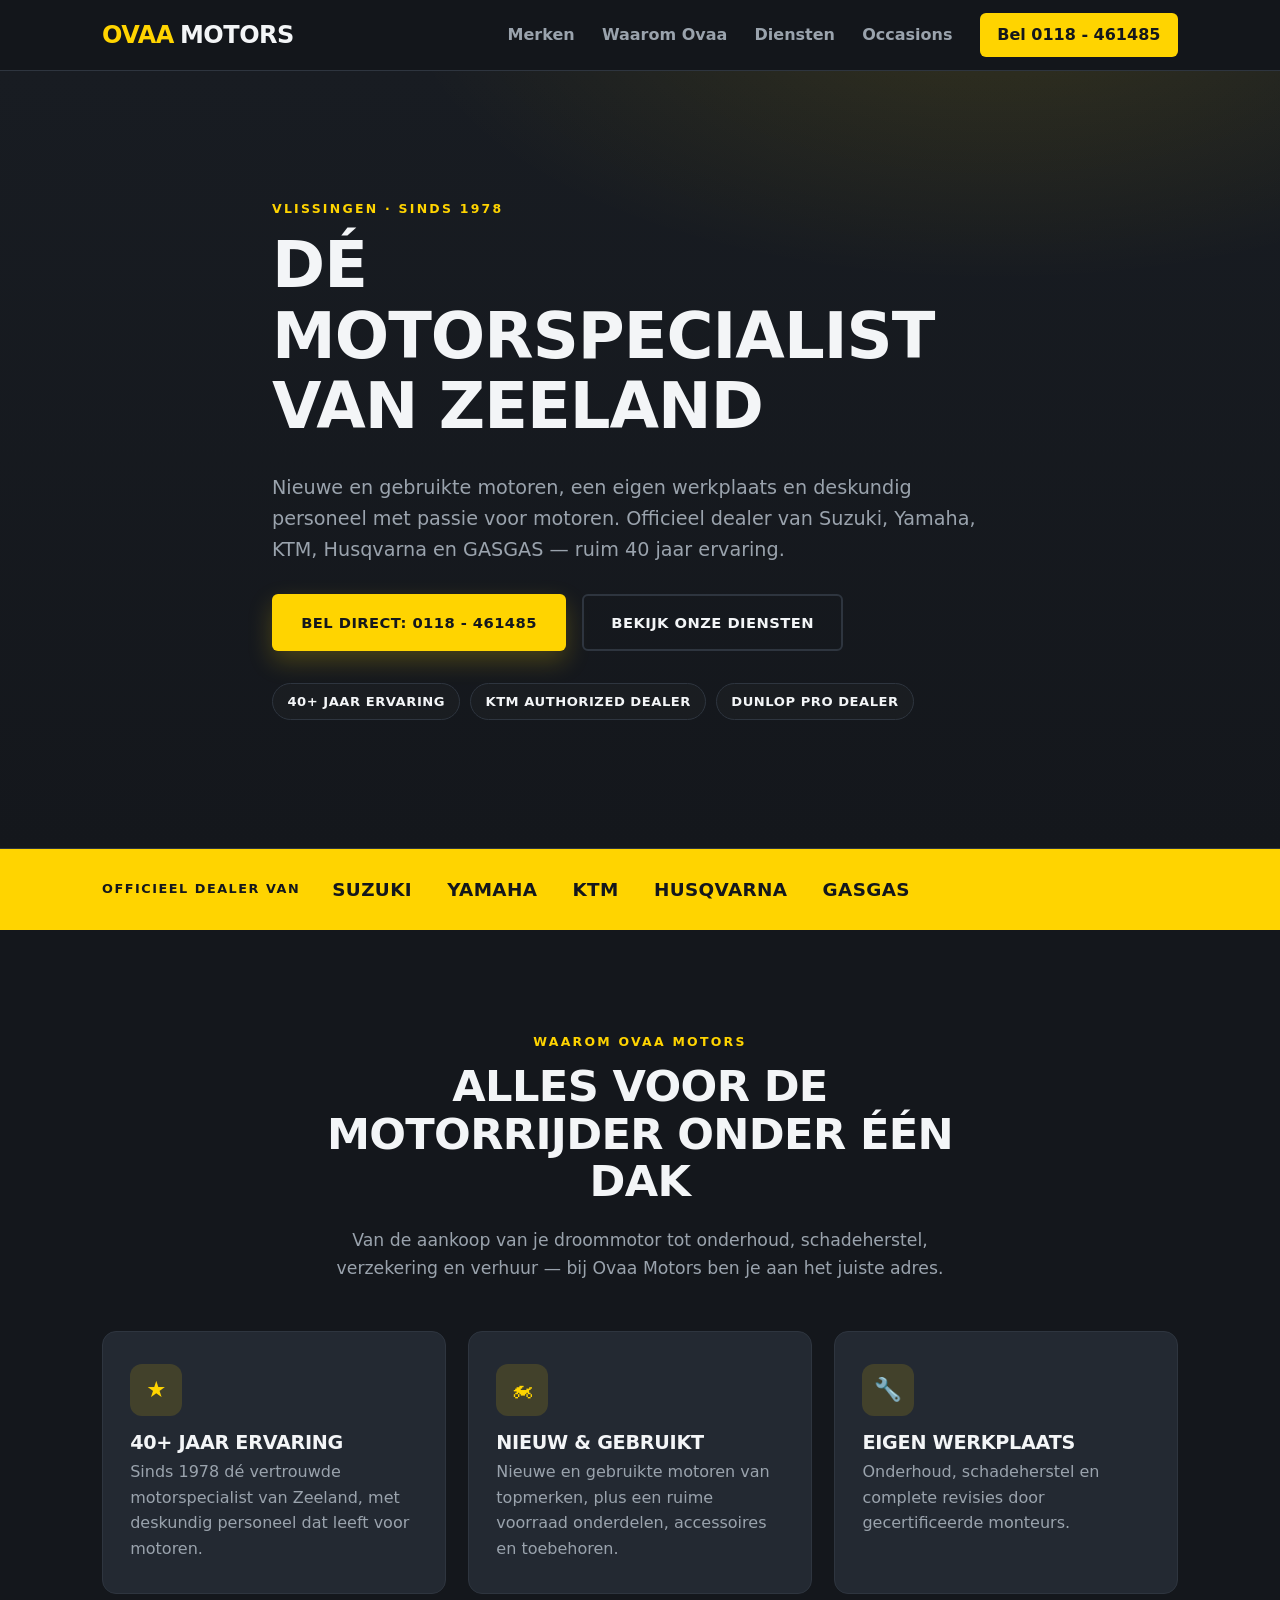
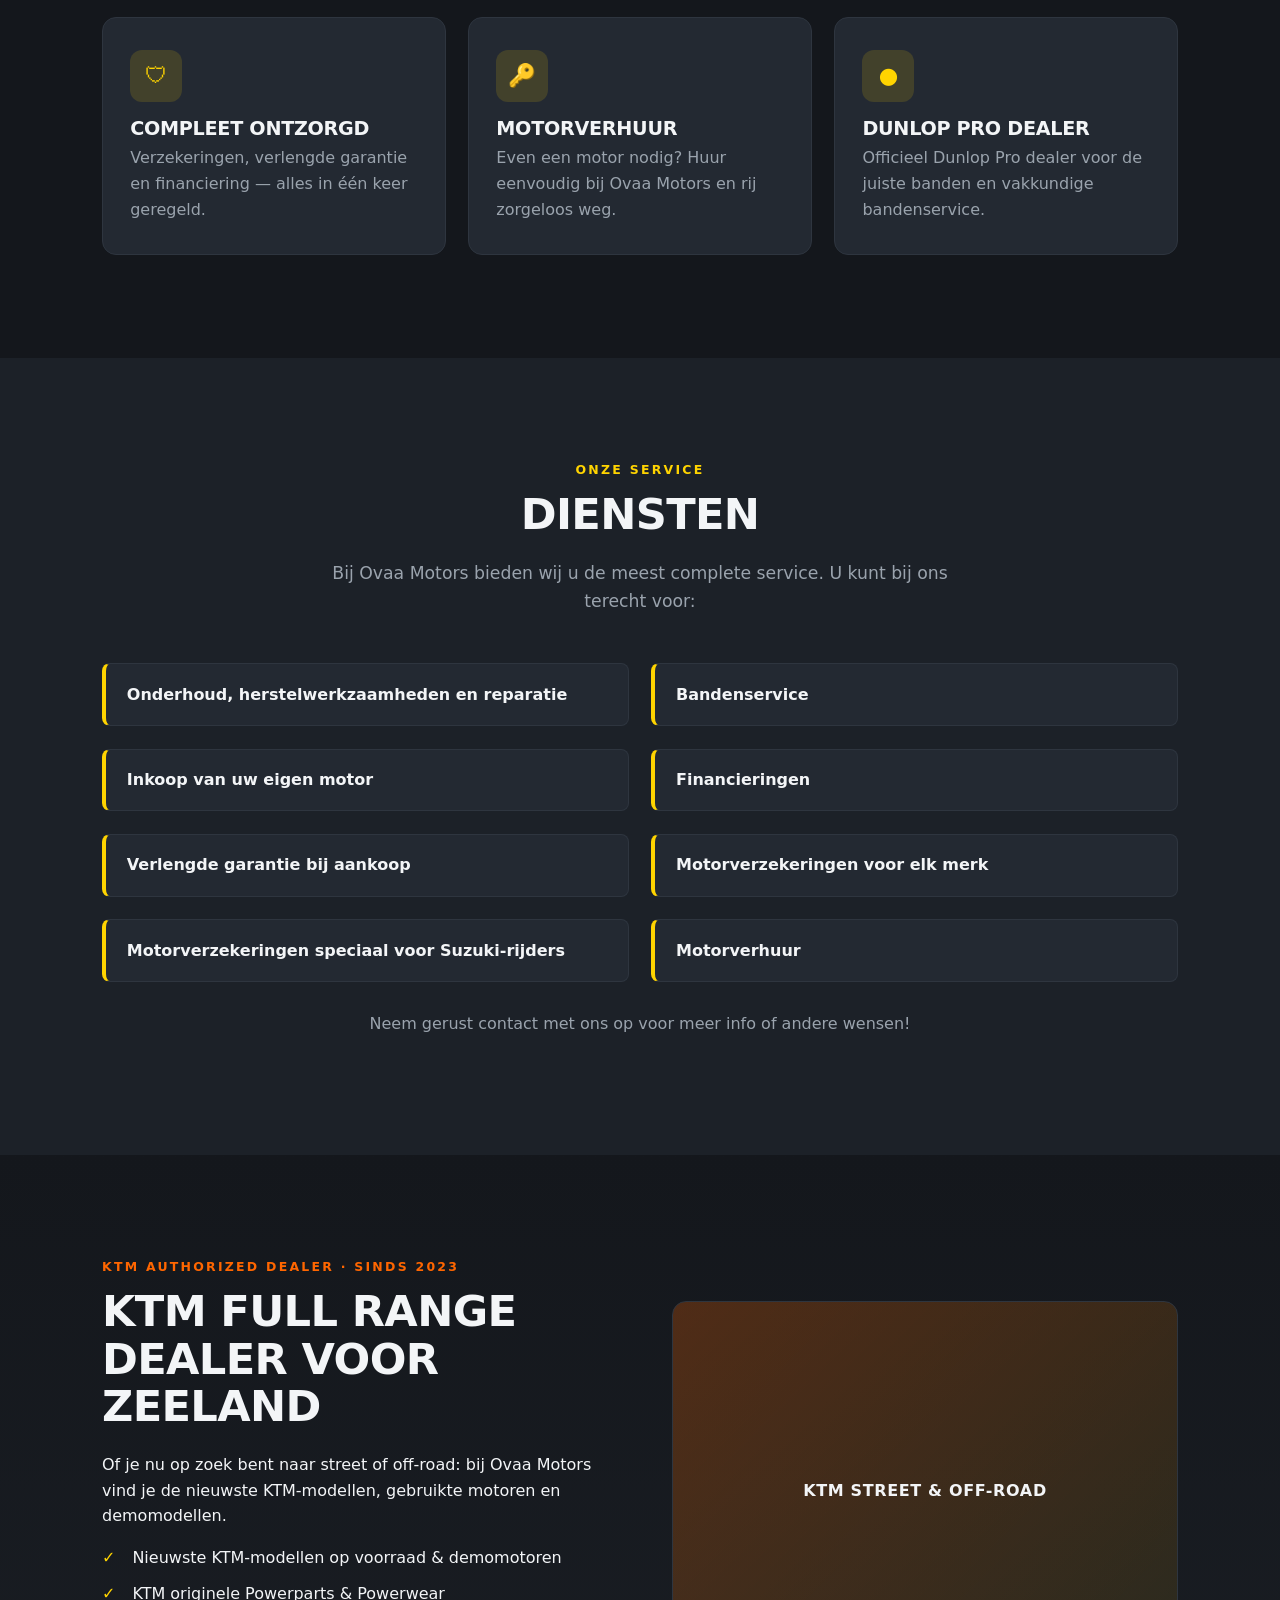
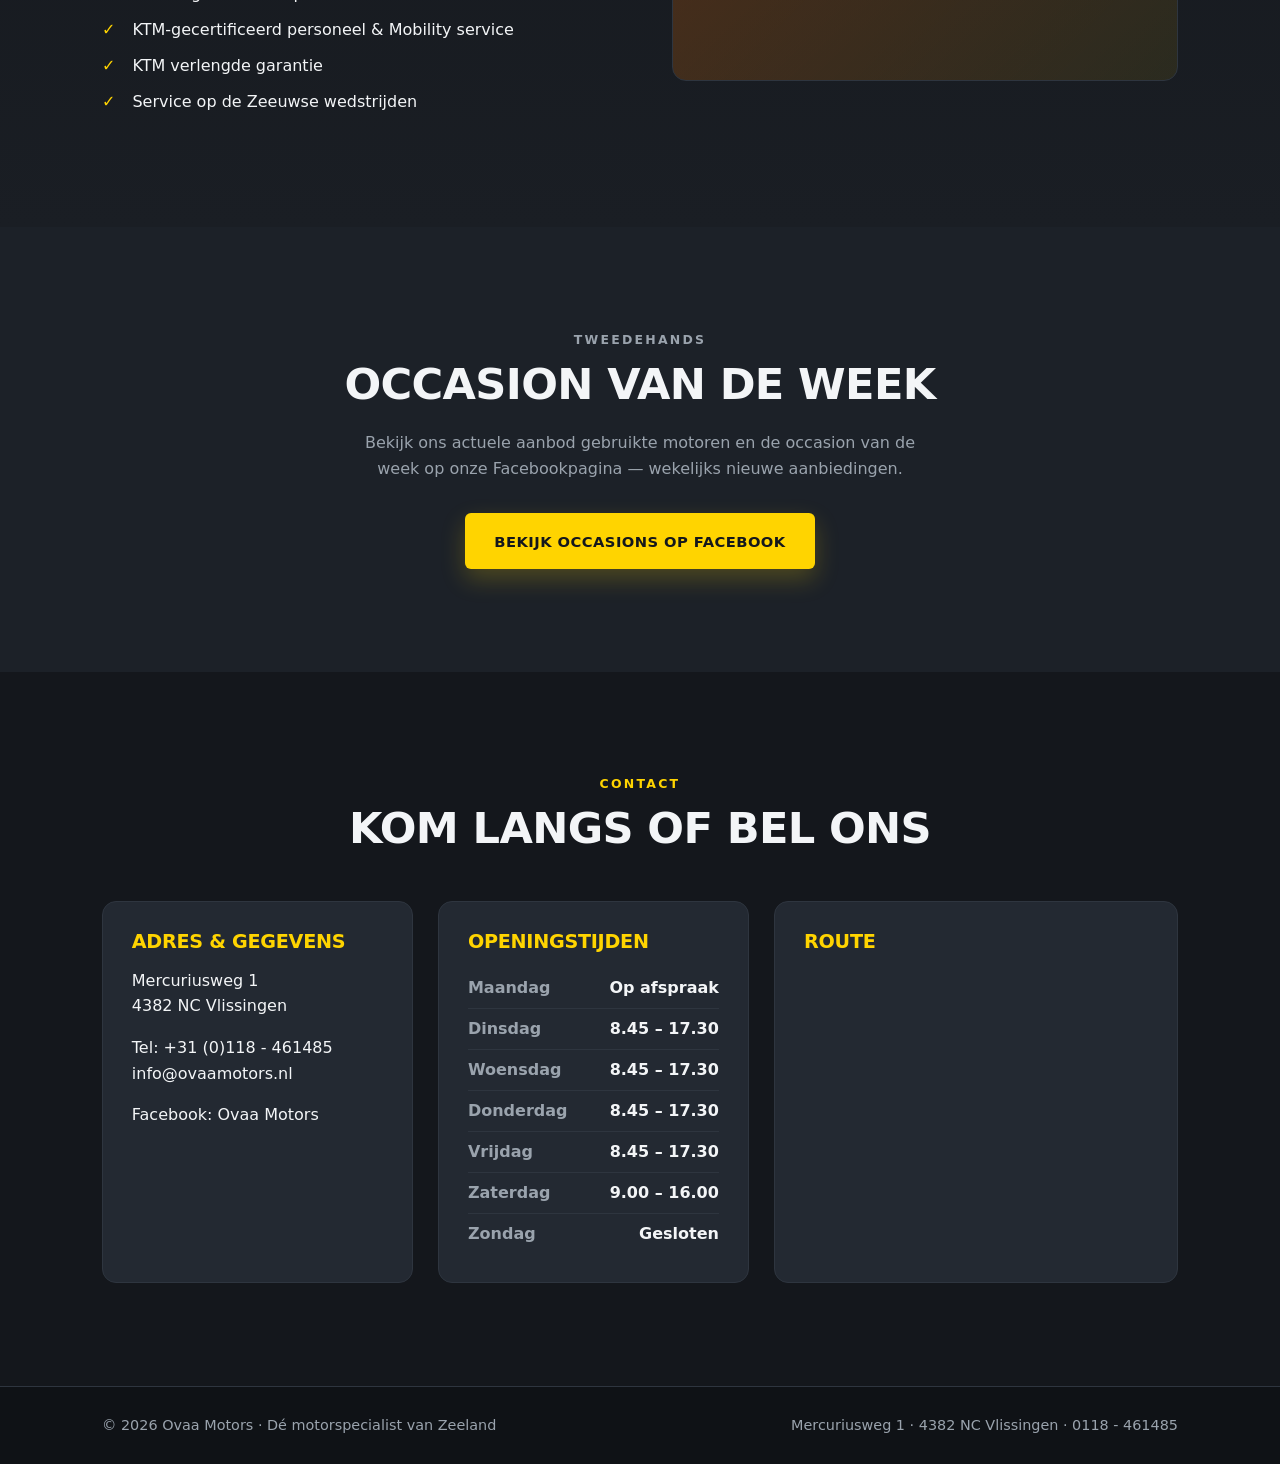
==== klanten/ovaa-motors/index.html @ bc5b5e9b "Voeg verbeterde one-pager toe voor Ovaa Motors Donker/sportief redesign met geel accent op basis van" ====
<!DOCTYPE html>
<html lang="nl">
<head>
  <meta charset="UTF-8">
  <meta name="viewport" content="width=device-width, initial-scale=1.0">
  <title>Ovaa Motors — Dé motorspecialist van Zeeland sinds 1978</title>
  <meta name="description" content="Ovaa Motors in Vlissingen: dealer van Suzuki, Yamaha, KTM, Husqvarna en GASGAS. Nieuwe en gebruikte motoren, onderhoud, verzekeringen, financiering en verhuur. Ruim 40 jaar ervaring.">
  <link rel="stylesheet" href="css/style.css">
</head>
<body>

  <!-- ===== Header / navigatie ===== -->
  <header class="site-header" id="top">
    <div class="container header-inner">
      <a href="#top" class="logo">OVAA<span>MOTORS</span></a>

      <button class="nav-toggle" aria-label="Menu openen" aria-expanded="false" aria-controls="primary-nav">
        <span></span><span></span><span></span>
      </button>

      <nav class="nav" id="primary-nav">
        <a href="#merken">Merken</a>
        <a href="#waarom">Waarom Ovaa</a>
        <a href="#diensten">Diensten</a>
        <a href="#occasions">Occasions</a>
        <a href="tel:+31118461485" class="nav-cta">Bel 0118 - 461485</a>
      </nav>
    </div>
  </header>

  <main>

    <!-- ===== Hero ===== -->
    <section class="hero">
      <div class="container hero-inner">
        <p class="eyebrow">Vlissingen · sinds 1978</p>
        <h1>Dé motorspecialist van Zeeland</h1>
        <p class="hero-sub">
          Nieuwe en gebruikte motoren, een eigen werkplaats en deskundig personeel
          met passie voor motoren. Officieel dealer van Suzuki, Yamaha, KTM,
          Husqvarna en GASGAS — ruim 40 jaar ervaring.
        </p>
        <div class="hero-actions">
          <a href="tel:+31118461485" class="btn btn-primary">Bel direct: 0118 - 461485</a>
          <a href="#diensten" class="btn btn-ghost">Bekijk onze diensten</a>
        </div>
        <ul class="hero-badges">
          <li>40+ jaar ervaring</li>
          <li>KTM Authorized Dealer</li>
          <li>Dunlop Pro dealer</li>
        </ul>
      </div>
    </section>

    <!-- ===== Merken-strip ===== -->
    <section class="brands" id="merken" aria-label="Onze merken">
      <div class="container">
        <p class="brands-label">Officieel dealer van</p>
        <ul class="brand-list">
          <li>Suzuki</li>
          <li>Yamaha</li>
          <li>KTM</li>
          <li>Husqvarna</li>
          <li>GASGAS</li>
        </ul>
      </div>
    </section>

    <!-- ===== Waarom Ovaa / USP's ===== -->
    <section class="section" id="waarom">
      <div class="container">
        <header class="section-head">
          <p class="eyebrow">Waarom Ovaa Motors</p>
          <h2>Alles voor de motorrijder onder één dak</h2>
          <p class="section-intro">
            Van de aankoop van je droommotor tot onderhoud, schadeherstel,
            verzekering en verhuur — bij Ovaa Motors ben je aan het juiste adres.
          </p>
        </header>

        <div class="grid grid-3">
          <article class="card">
            <div class="card-icon">★</div>
            <h3>40+ jaar ervaring</h3>
            <p>Sinds 1978 dé vertrouwde motorspecialist van Zeeland, met deskundig personeel dat leeft voor motoren.</p>
          </article>
          <article class="card">
            <div class="card-icon">🏍</div>
            <h3>Nieuw &amp; gebruikt</h3>
            <p>Nieuwe en gebruikte motoren van topmerken, plus een ruime voorraad onderdelen, accessoires en toebehoren.</p>
          </article>
          <article class="card">
            <div class="card-icon">🔧</div>
            <h3>Eigen werkplaats</h3>
            <p>Onderhoud, schadeherstel en complete revisies door gecertificeerde monteurs.</p>
          </article>
          <article class="card">
            <div class="card-icon">🛡</div>
            <h3>Compleet ontzorgd</h3>
            <p>Verzekeringen, verlengde garantie en financiering — alles in één keer geregeld.</p>
          </article>
          <article class="card">
            <div class="card-icon">🔑</div>
            <h3>Motorverhuur</h3>
            <p>Even een motor nodig? Huur eenvoudig bij Ovaa Motors en rij zorgeloos weg.</p>
          </article>
          <article class="card">
            <div class="card-icon">●</div>
            <h3>Dunlop Pro dealer</h3>
            <p>Officieel Dunlop Pro dealer voor de juiste banden en vakkundige bandenservice.</p>
          </article>
        </div>
      </div>
    </section>

    <!-- ===== Diensten ===== -->
    <section class="section section-alt" id="diensten">
      <div class="container">
        <header class="section-head">
          <p class="eyebrow">Onze service</p>
          <h2>Diensten</h2>
          <p class="section-intro">Bij Ovaa Motors bieden wij u de meest complete service. U kunt bij ons terecht voor:</p>
        </header>

        <div class="grid grid-2">
          <div class="service">Onderhoud, herstelwerkzaamheden en reparatie</div>
          <div class="service">Bandenservice</div>
          <div class="service">Inkoop van uw eigen motor</div>
          <div class="service">Financieringen</div>
          <div class="service">Verlengde garantie bij aankoop</div>
          <div class="service">Motorverzekeringen voor elk merk</div>
          <div class="service">Motorverzekeringen speciaal voor Suzuki-rijders</div>
          <div class="service">Motorverhuur</div>
        </div>
        <p class="service-note">Neem gerust contact met ons op voor meer info of andere wensen!</p>
      </div>
    </section>

    <!-- ===== KTM full range dealer ===== -->
    <section class="section ktm-block" id="ktm">
      <div class="container split">
        <div class="split-text">
          <p class="eyebrow ktm-eyebrow">KTM Authorized Dealer · sinds 2023</p>
          <h2>KTM full range dealer voor Zeeland</h2>
          <p>Of je nu op zoek bent naar street of off-road: bij Ovaa Motors vind je de nieuwste KTM-modellen, gebruikte motoren en demomodellen.</p>
          <ul class="check-list">
            <li>Nieuwste KTM-modellen op voorraad &amp; demomotoren</li>
            <li>KTM originele Powerparts &amp; Powerwear</li>
            <li>KTM-gecertificeerd personeel &amp; Mobility service</li>
            <li>KTM verlengde garantie</li>
            <li>Service op de Zeeuwse wedstrijden</li>
          </ul>
        </div>
        <div class="split-media" aria-hidden="true">
          <!-- Vervang door <img src="assets/ktm.jpg" alt="KTM bij Ovaa Motors"> -->
          <div class="media-placeholder">KTM street &amp; off-road</div>
        </div>
      </div>
    </section>

    <!-- ===== Occasions ===== -->
    <section class="section section-alt" id="occasions">
      <div class="container cta-inner">
        <p class="eyebrow">Tweedehands</p>
        <h2>Occasion van de week</h2>
        <p>Bekijk ons actuele aanbod gebruikte motoren en de occasion van de week op onze Facebookpagina — wekelijks nieuwe aanbiedingen.</p>
        <a href="https://www.facebook.com/ovaamotors" class="btn btn-primary" target="_blank" rel="noopener">Bekijk occasions op Facebook</a>
      </div>
    </section>

    <!-- ===== Contact ===== -->
    <section class="section section-cta" id="contact">
      <div class="container">
        <header class="section-head">
          <p class="eyebrow">Contact</p>
          <h2>Kom langs of bel ons</h2>
        </header>

        <div class="contact-grid">
          <div class="contact-col">
            <h3>Adres &amp; gegevens</h3>
            <p>
              Mercuriusweg 1<br>
              4382 NC Vlissingen
            </p>
            <p>
              <a href="tel:+31118461485">Tel: +31 (0)118 - 461485</a><br>
              <a href="mailto:info@ovaamotors.nl">info@ovaamotors.nl</a>
            </p>
            <p>
              <a href="https://www.facebook.com/ovaamotors" target="_blank" rel="noopener">Facebook: Ovaa Motors</a>
            </p>
          </div>

          <div class="contact-col">
            <h3>Openingstijden</h3>
            <!-- CONTROLEREN: alleen ma/di/zo stonden op de screenshots; wo–za is een aanname -->
            <table class="hours">
              <tr><th>Maandag</th><td>Op afspraak</td></tr>
              <tr><th>Dinsdag</th><td>8.45 – 17.30</td></tr>
              <tr><th>Woensdag</th><td>8.45 – 17.30</td></tr>
              <tr><th>Donderdag</th><td>8.45 – 17.30</td></tr>
              <tr><th>Vrijdag</th><td>8.45 – 17.30</td></tr>
              <tr><th>Zaterdag</th><td>9.00 – 16.00</td></tr>
              <tr><th>Zondag</th><td>Gesloten</td></tr>
            </table>
          </div>

          <div class="contact-col contact-map">
            <h3>Route</h3>
            <iframe
              title="Ovaa Motors op de kaart"
              src="https://www.google.com/maps?q=Mercuriusweg+1,+4382+NC+Vlissingen&output=embed"
              loading="lazy"
              referrerpolicy="no-referrer-when-downgrade"></iframe>
          </div>
        </div>
      </div>
    </section>

  </main>

  <!-- ===== Footer ===== -->
  <footer class="site-footer">
    <div class="container footer-inner">
      <span>© <span id="year"></span> Ovaa Motors · Dé motorspecialist van Zeeland</span>
      <span>Mercuriusweg 1 · 4382 NC Vlissingen · 0118 - 461485</span>
    </div>
  </footer>

  <script src="js/main.js"></script>
</body>
</html>
---- klanten/ovaa-motors/css/style.css ----
/* =========================================================
   Ovaa Motors — donker & sportief, geel accent
   Pas deze variabelen aan om de huisstijl te wijzigen.
   ========================================================= */
:root {
  --color-accent:       #ffd400;   /* geel uit het logo */
  --color-accent-dark:  #e6be00;
  --color-ink:          #f3f5f7;   /* lichte tekst op donker */
  --color-muted:        #9aa3ad;   /* secundaire tekst */
  --color-bg:           #14171c;   /* donkere basis */
  --color-bg-alt:       #1c2128;   /* afwisselende sectie */
  --color-bg-elev:      #232932;   /* kaarten / verhoogd */
  --color-border:       #2e353f;

  --font-base: "Segoe UI", system-ui, -apple-system, Roboto, Helvetica, Arial, sans-serif;
  --font-head: var(--font-base);

  --radius: 14px;
  --shadow: 0 14px 40px rgba(0, 0, 0, 0.45);
  --container: 1140px;
  --space: clamp(3.5rem, 8vw, 6.5rem);
}

/* =========================================================
   Reset / basis
   ========================================================= */
*, *::before, *::after { box-sizing: border-box; }

html { scroll-behavior: smooth; }

body {
  margin: 0;
  font-family: var(--font-base);
  color: var(--color-ink);
  background: var(--color-bg);
  line-height: 1.6;
  -webkit-font-smoothing: antialiased;
}

img { max-width: 100%; display: block; }
a { color: inherit; text-decoration: none; }

h1, h2, h3 {
  font-family: var(--font-head);
  line-height: 1.1;
  margin: 0 0 .5em;
  letter-spacing: -0.015em;
  font-weight: 800;
  text-transform: uppercase;
}
h1 { font-size: clamp(2.3rem, 6vw, 4rem); }
h2 { font-size: clamp(1.8rem, 4vw, 2.7rem); }
h3 { font-size: 1.2rem; }

p { margin: 0 0 1rem; }

.container {
  width: 100%;
  max-width: var(--container);
  margin-inline: auto;
  padding-inline: clamp(1.2rem, 4vw, 2rem);
}

.eyebrow {
  text-transform: uppercase;
  letter-spacing: .18em;
  font-size: .78rem;
  font-weight: 800;
  color: var(--color-accent);
  margin: 0 0 .7rem;
}

/* =========================================================
   Knoppen
   ========================================================= */
.btn {
  display: inline-block;
  padding: .9rem 1.7rem;
  border-radius: 6px;
  font-weight: 800;
  text-transform: uppercase;
  letter-spacing: .03em;
  font-size: .92rem;
  transition: transform .15s ease, background .15s ease, box-shadow .15s ease, color .15s ease;
  border: 2px solid transparent;
}
.btn:hover { transform: translateY(-2px); }

.btn-primary {
  background: var(--color-accent);
  color: #14171c;
  box-shadow: 0 10px 24px rgba(255, 212, 0, 0.22);
}
.btn-primary:hover { background: var(--color-accent-dark); }

.btn-ghost {
  border-color: var(--color-border);
  color: var(--color-ink);
}
.btn-ghost:hover { border-color: var(--color-accent); color: var(--color-accent); }

/* =========================================================
   Header / navigatie
   ========================================================= */
.site-header {
  position: sticky;
  top: 0;
  z-index: 50;
  background: rgba(20, 23, 28, 0.92);
  backdrop-filter: blur(8px);
  border-bottom: 1px solid var(--color-border);
}
.header-inner {
  display: flex;
  align-items: center;
  justify-content: space-between;
  min-height: 70px;
}
.logo {
  font-weight: 900;
  font-size: 1.5rem;
  letter-spacing: -0.02em;
  color: var(--color-accent);
}
.logo span { color: var(--color-ink); margin-left: .25em; }

.nav { display: flex; align-items: center; gap: 1.7rem; }
.nav a { font-weight: 600; color: var(--color-muted); transition: color .15s; }
.nav a:hover { color: var(--color-ink); }
.nav .nav-cta {
  background: var(--color-accent);
  color: #14171c;
  padding: .55rem 1.1rem;
  border-radius: 6px;
  font-weight: 800;
}
.nav .nav-cta:hover { background: var(--color-accent-dark); color: #14171c; }

.nav-toggle {
  display: none;
  flex-direction: column;
  gap: 5px;
  background: none; border: 0; cursor: pointer; padding: 8px;
}
.nav-toggle span {
  width: 26px; height: 2px;
  background: var(--color-ink);
  transition: transform .25s, opacity .25s;
}

/* =========================================================
   Hero
   ========================================================= */
.hero {
  position: relative;
  background:
    radial-gradient(1000px 480px at 78% -10%, rgba(255, 212, 0, 0.12), transparent 60%),
    linear-gradient(180deg, #181c22, var(--color-bg));
  padding-block: clamp(4rem, 10vw, 8rem);
  border-bottom: 1px solid var(--color-border);
}
.hero-inner { max-width: 800px; }
.hero-sub { font-size: 1.2rem; color: var(--color-muted); max-width: 60ch; }
.hero-actions { display: flex; flex-wrap: wrap; gap: 1rem; margin-top: 1.8rem; }
.hero-badges {
  display: flex; flex-wrap: wrap; gap: .6rem;
  list-style: none; padding: 0; margin: 2rem 0 0;
}
.hero-badges li {
  font-size: .82rem;
  font-weight: 700;
  text-transform: uppercase;
  letter-spacing: .04em;
  padding: .45rem .9rem;
  border: 1px solid var(--color-border);
  border-radius: 999px;
  color: var(--color-ink);
  background: rgba(255,255,255,.02);
}

/* =========================================================
   Merken-strip
   ========================================================= */
.brands {
  background: var(--color-accent);
  color: #14171c;
  padding-block: 1.6rem;
}
.brands .container { display: flex; flex-wrap: wrap; align-items: center; gap: .8rem 2rem; }
.brands-label {
  margin: 0;
  font-weight: 800;
  text-transform: uppercase;
  letter-spacing: .12em;
  font-size: .8rem;
}
.brand-list {
  display: flex; flex-wrap: wrap; gap: 1.2rem 2.2rem;
  list-style: none; margin: 0; padding: 0;
}
.brand-list li {
  font-weight: 900;
  font-size: 1.15rem;
  text-transform: uppercase;
  letter-spacing: .02em;
}

/* =========================================================
   Secties
   ========================================================= */
.section { padding-block: var(--space); }
.section-alt { background: var(--color-bg-alt); }

.section-head { max-width: 680px; margin: 0 auto 3rem; text-align: center; }
.section-intro { color: var(--color-muted); font-size: 1.08rem; }

/* =========================================================
   Grids & kaarten
   ========================================================= */
.grid { display: grid; gap: 1.4rem; }
.grid-3 { grid-template-columns: repeat(3, 1fr); }
.grid-2 { grid-template-columns: repeat(2, 1fr); }

.card {
  background: var(--color-bg-elev);
  border: 1px solid var(--color-border);
  border-radius: var(--radius);
  padding: 2rem 1.7rem;
  transition: transform .18s ease, border-color .18s ease, box-shadow .18s ease;
}
.card:hover {
  transform: translateY(-4px);
  border-color: var(--color-accent);
  box-shadow: var(--shadow);
}
.card-icon {
  display: inline-grid;
  place-items: center;
  width: 52px; height: 52px;
  border-radius: 12px;
  background: rgba(255, 212, 0, 0.14);
  color: var(--color-accent);
  font-size: 1.4rem;
  margin-bottom: 1rem;
}
.card h3 { margin-bottom: .4rem; }
.card p { color: var(--color-muted); margin: 0; }

/* Diensten als strakke lijst-tegels */
.service {
  background: var(--color-bg-elev);
  border: 1px solid var(--color-border);
  border-left: 4px solid var(--color-accent);
  border-radius: 8px;
  padding: 1.1rem 1.3rem;
  font-weight: 600;
}
.service-note { text-align: center; color: var(--color-muted); margin-top: 1.8rem; }

/* =========================================================
   Split (KTM-blok)
   ========================================================= */
.split {
  display: grid;
  grid-template-columns: 1fr 1fr;
  gap: clamp(2rem, 5vw, 4rem);
  align-items: center;
}
.ktm-block { background: linear-gradient(180deg, var(--color-bg), #1a1e24); }
.ktm-eyebrow { color: #ff6600; }
.media-placeholder {
  aspect-ratio: 4 / 3;
  border-radius: var(--radius);
  background: linear-gradient(135deg, rgba(255,102,0,.25), rgba(255,212,0,.08));
  display: grid; place-items: center;
  color: var(--color-ink);
  font-weight: 800;
  text-transform: uppercase;
  letter-spacing: .04em;
  border: 1px solid var(--color-border);
}
.check-list { list-style: none; padding: 0; margin: 1rem 0 0; }
.check-list li { position: relative; padding-left: 1.9rem; margin-bottom: .65rem; color: var(--color-ink); }
.check-list li::before {
  content: "✓";
  position: absolute; left: 0;
  color: var(--color-accent);
  font-weight: 900;
}

/* =========================================================
   Occasions CTA
   ========================================================= */
.cta-inner { max-width: 660px; margin-inline: auto; text-align: center; }
.cta-inner p { color: var(--color-muted); }
.cta-inner .btn { margin-top: 1rem; }

/* =========================================================
   Contact
   ========================================================= */
.contact-grid {
  display: grid;
  grid-template-columns: 1fr 1fr 1.3fr;
  gap: 1.6rem;
}
.contact-col {
  background: var(--color-bg-elev);
  border: 1px solid var(--color-border);
  border-radius: var(--radius);
  padding: 1.8rem;
}
.contact-col h3 { color: var(--color-accent); margin-bottom: 1rem; }
.contact-col a { color: var(--color-ink); border-bottom: 1px solid transparent; transition: border-color .15s; }
.contact-col a:hover { border-color: var(--color-accent); }

.hours { width: 100%; border-collapse: collapse; }
.hours th, .hours td { text-align: left; padding: .45rem 0; border-bottom: 1px solid var(--color-border); }
.hours th { font-weight: 600; color: var(--color-muted); }
.hours td { text-align: right; font-weight: 700; }
.hours tr:last-child th, .hours tr:last-child td { border-bottom: 0; }

.contact-map iframe {
  width: 100%;
  height: 100%;
  min-height: 240px;
  border: 0;
  border-radius: 10px;
  filter: grayscale(0.2) contrast(1.05);
}

/* =========================================================
   Footer
   ========================================================= */
.site-footer {
  border-top: 1px solid var(--color-border);
  padding-block: 1.7rem;
  font-size: .9rem;
  color: var(--color-muted);
  background: #0f1216;
}
.footer-inner { display: flex; flex-wrap: wrap; gap: .5rem 1.5rem; justify-content: space-between; }

/* =========================================================
   Responsive
   ========================================================= */
@media (max-width: 920px) {
  .grid-3 { grid-template-columns: repeat(2, 1fr); }
  .contact-grid { grid-template-columns: 1fr; }
  .split { grid-template-columns: 1fr; }
  .split-media { order: -1; }
}

@media (max-width: 720px) {
  .grid-3, .grid-2 { grid-template-columns: 1fr; }

  .nav-toggle { display: flex; }
  .nav {
    position: absolute;
    top: 70px; left: 0; right: 0;
    flex-direction: column;
    align-items: stretch;
    gap: 0;
    background: var(--color-bg);
    border-bottom: 1px solid var(--color-border);
    padding: .5rem 1.2rem 1.2rem;
    box-shadow: var(--shadow);
    display: none;
  }
  .nav.is-open { display: flex; }
  .nav a { padding: .9rem 0; border-bottom: 1px solid var(--color-border); }
  .nav .nav-cta { text-align: center; margin-top: .8rem; border-bottom: 0; }

  .nav-toggle[aria-expanded="true"] span:nth-child(1) { transform: translateY(7px) rotate(45deg); }
  .nav-toggle[aria-expanded="true"] span:nth-child(2) { opacity: 0; }
  .nav-toggle[aria-expanded="true"] span:nth-child(3) { transform: translateY(-7px) rotate(-45deg); }
}

@media (prefers-reduced-motion: reduce) {
  html { scroll-behavior: auto; }
  * { transition: none !important; }
}
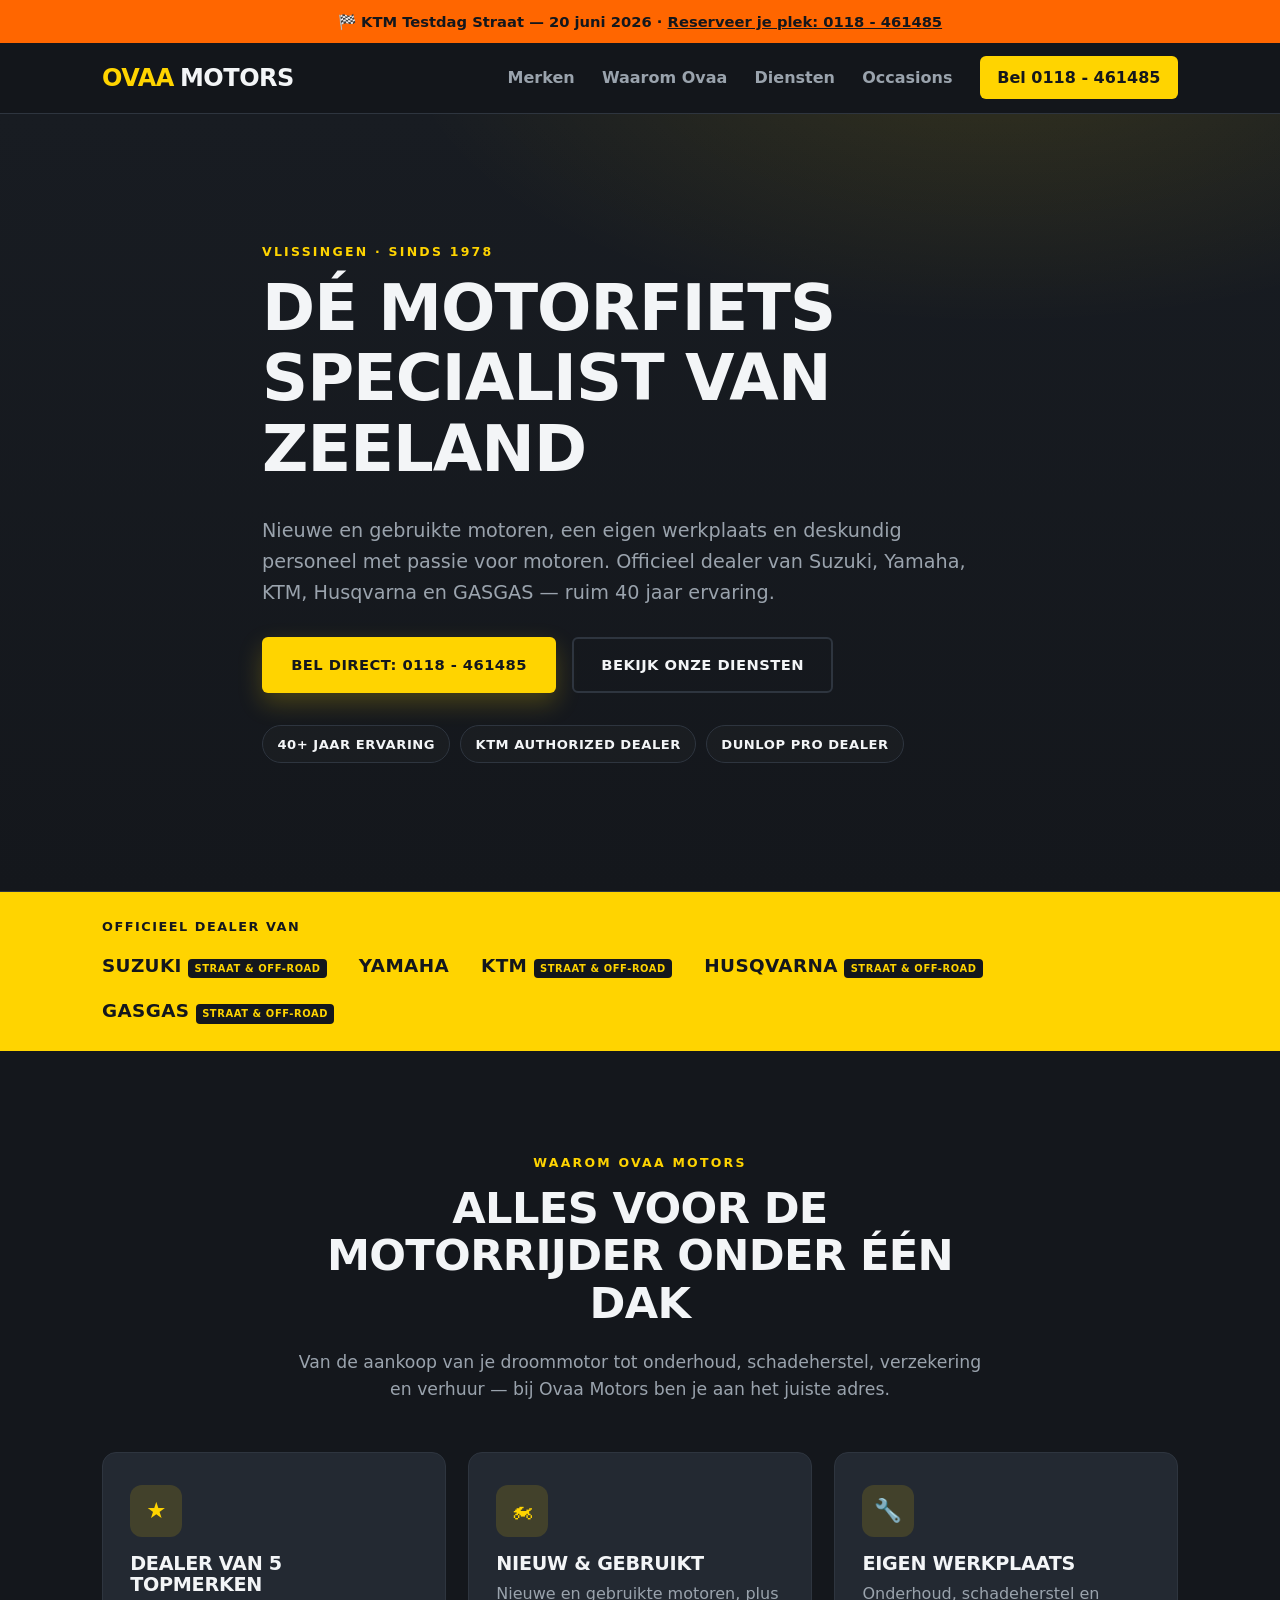
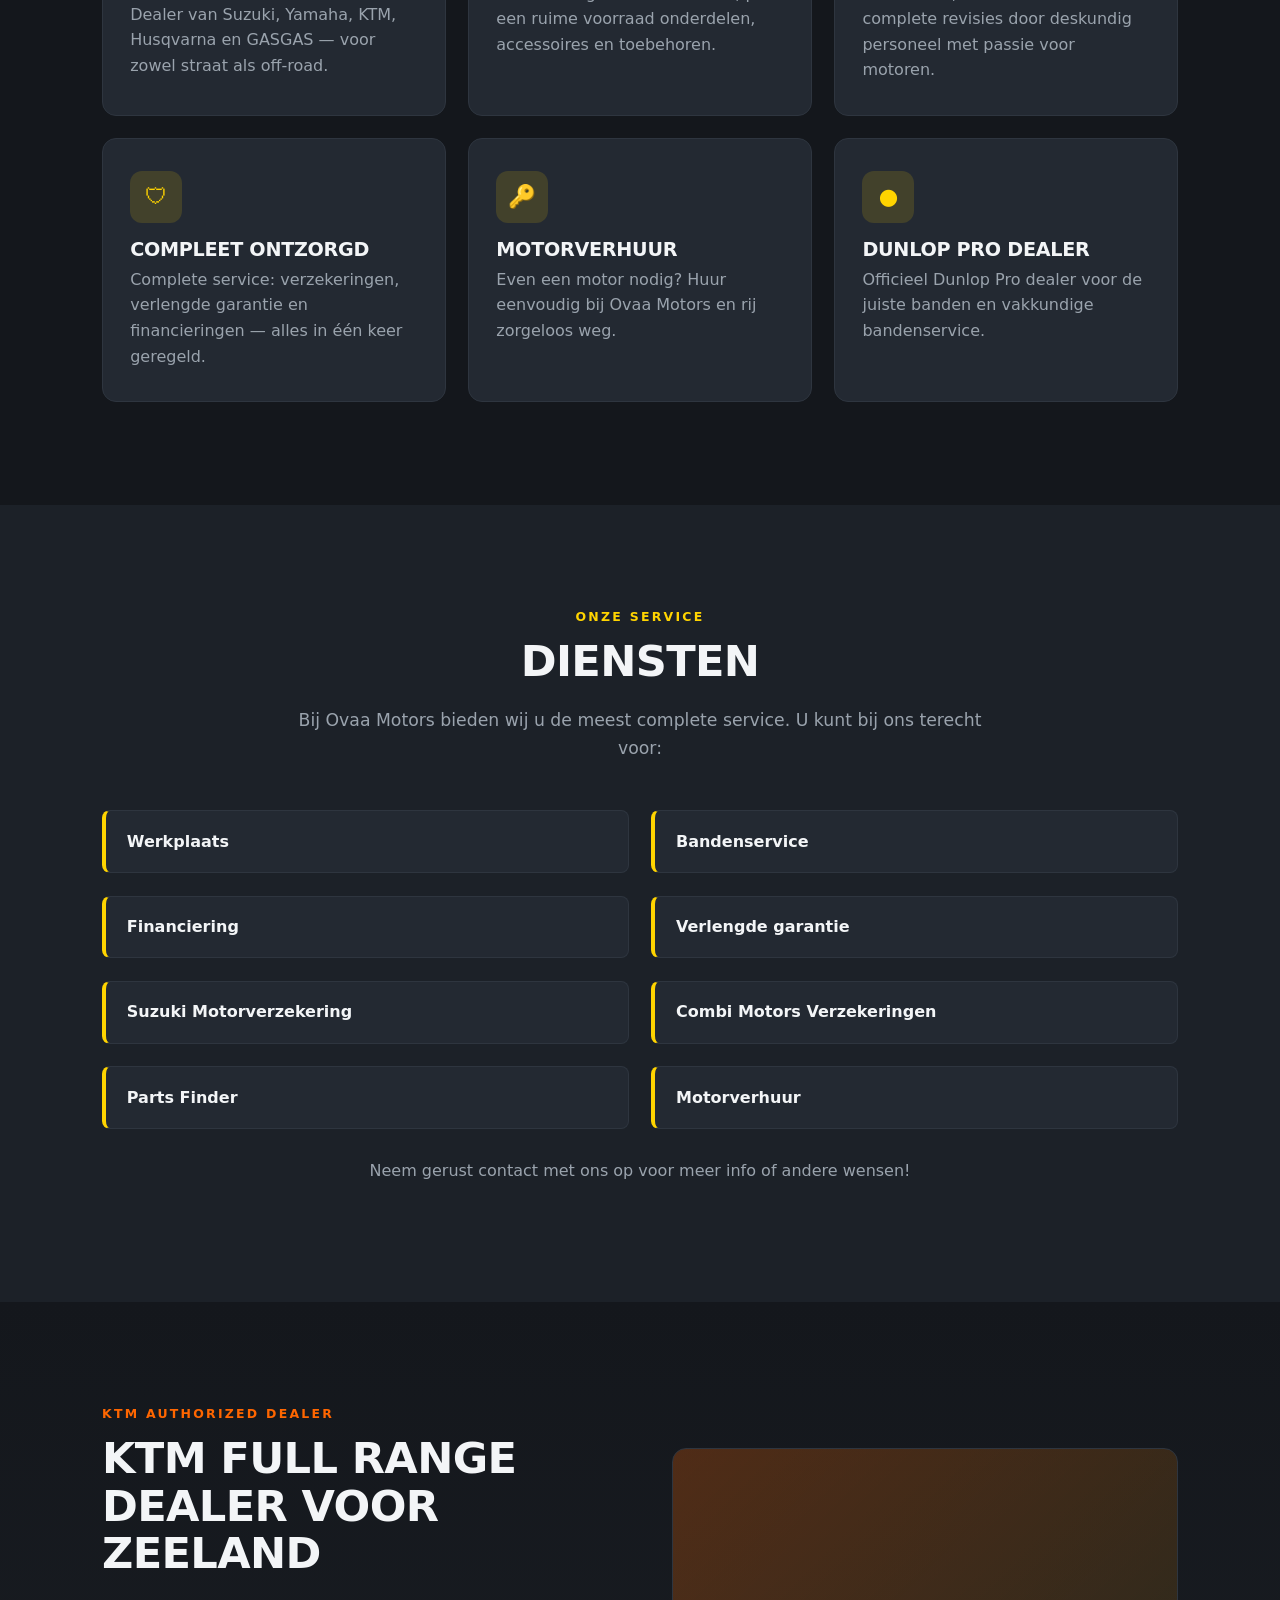
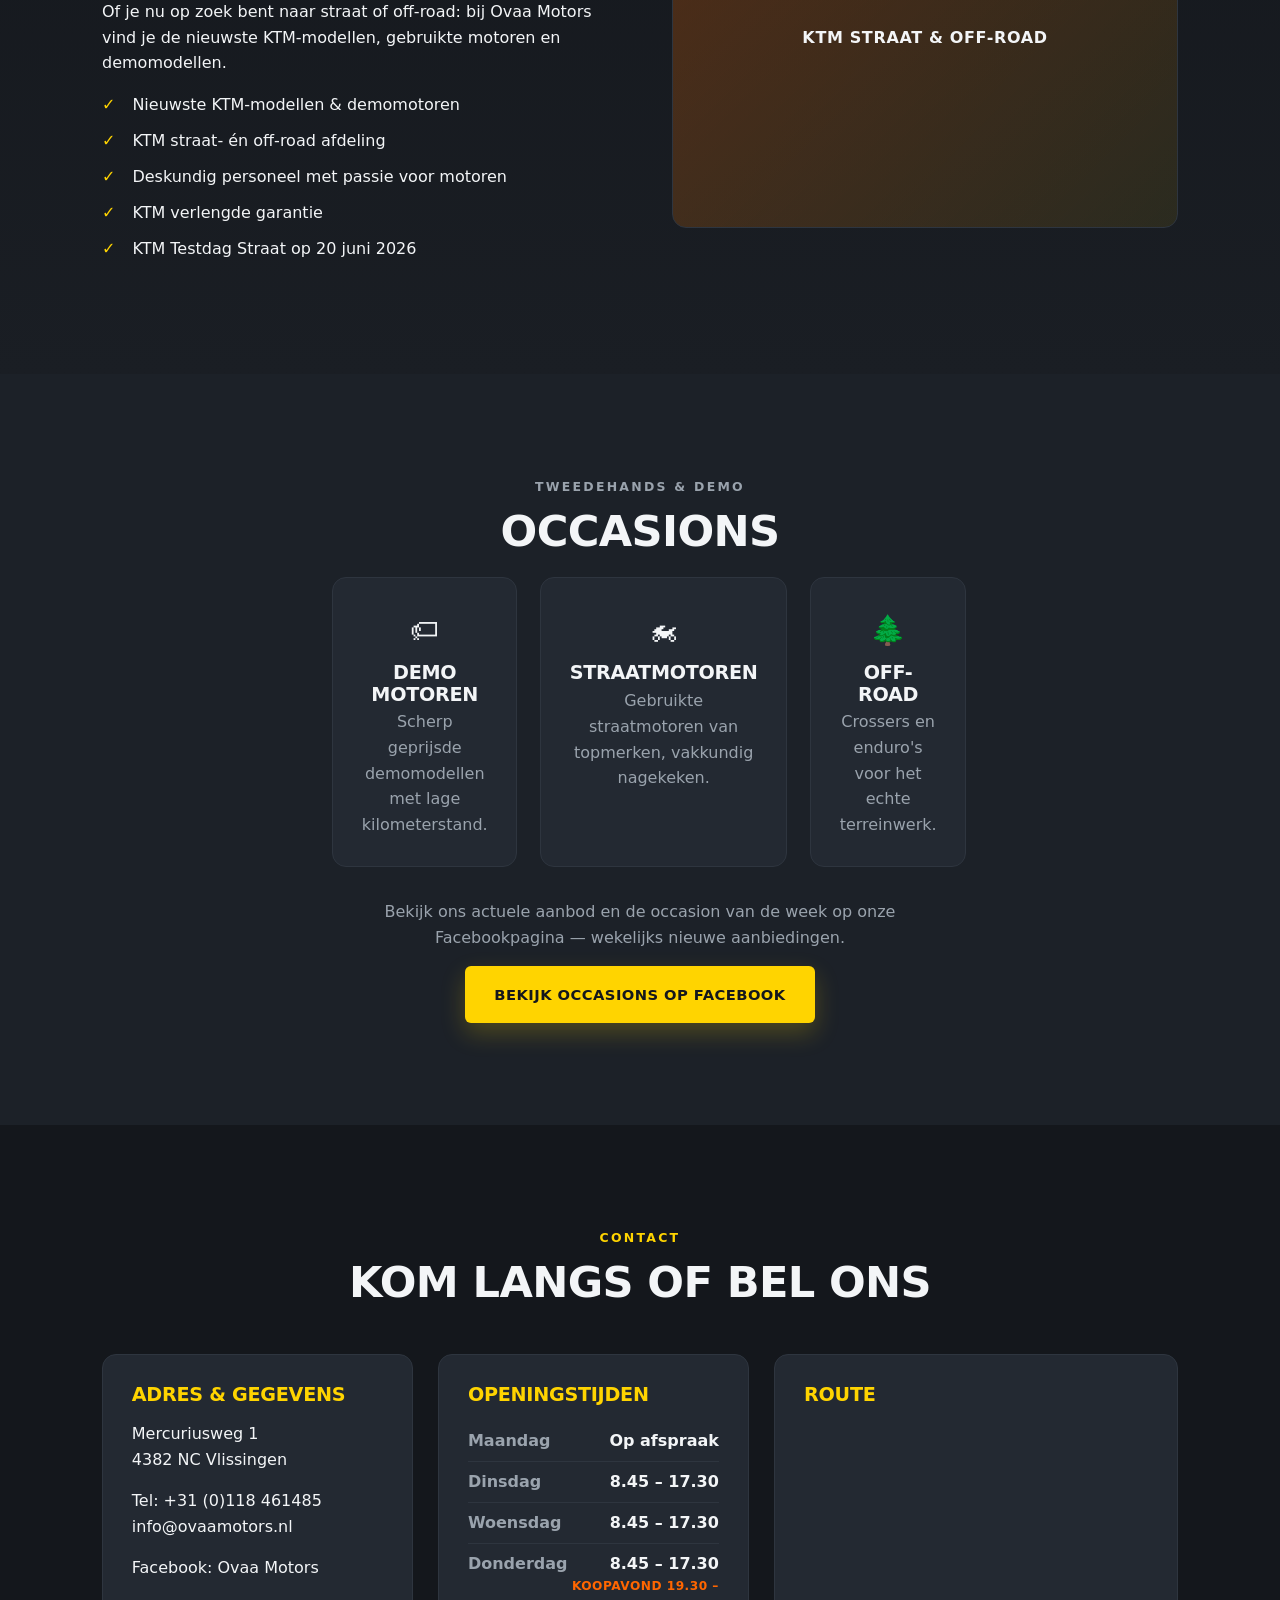
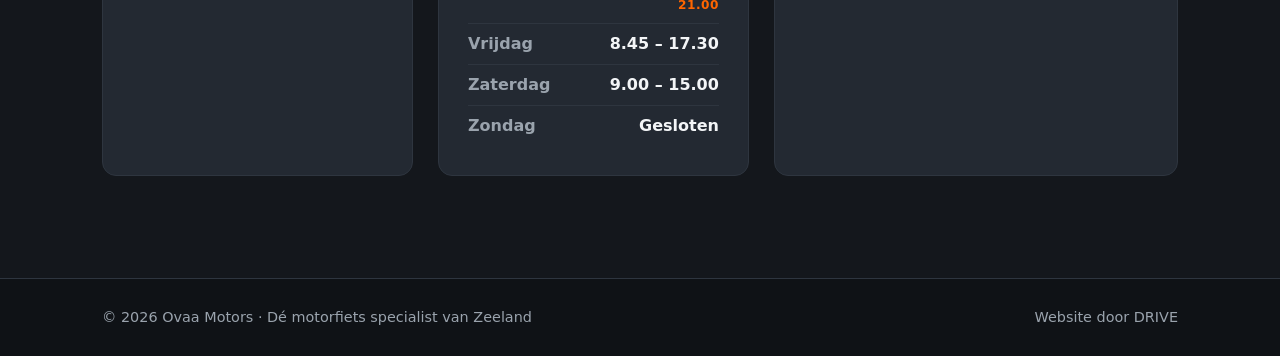
==== commit c3a88f4e: "Werk Ovaa Motors bij met geverifieerde gegevens, lever als standalone HTML - Eén self-contained inde" ====
--- a/klanten/ovaa-motors/index.html
+++ b/klanten/ovaa-motors/index.html
@@ -3,11 +3,286 @@
 <head>
   <meta charset="UTF-8">
   <meta name="viewport" content="width=device-width, initial-scale=1.0">
-  <title>Ovaa Motors — Dé motorspecialist van Zeeland sinds 1978</title>
-  <meta name="description" content="Ovaa Motors in Vlissingen: dealer van Suzuki, Yamaha, KTM, Husqvarna en GASGAS. Nieuwe en gebruikte motoren, onderhoud, verzekeringen, financiering en verhuur. Ruim 40 jaar ervaring.">
-  <link rel="stylesheet" href="css/style.css">
+  <title>Ovaa Motors — Dé motorfiets specialist van Zeeland sinds 1978</title>
+  <meta name="description" content="Ovaa Motors in Vlissingen: dealer van Suzuki, Yamaha, KTM, Husqvarna en GASGAS. Nieuwe en gebruikte motoren, werkplaats, verzekeringen, financiering en verhuur. Ruim 40 jaar ervaring.">
+
+  <style>
+    /* =========================================================
+       Ovaa Motors — donker & sportief, geel accent
+       ========================================================= */
+    :root {
+      --color-accent:       #ffd400;
+      --color-accent-dark:  #e6be00;
+      --color-orange:       #ff6600;
+      --color-ink:          #f3f5f7;
+      --color-muted:        #9aa3ad;
+      --color-bg:           #14171c;
+      --color-bg-alt:       #1c2128;
+      --color-bg-elev:      #232932;
+      --color-border:       #2e353f;
+      --font-base: "Segoe UI", system-ui, -apple-system, Roboto, Helvetica, Arial, sans-serif;
+      --radius: 14px;
+      --shadow: 0 14px 40px rgba(0, 0, 0, 0.45);
+      --container: 1140px;
+      --space: clamp(3.5rem, 8vw, 6.5rem);
+    }
+
+    *, *::before, *::after { box-sizing: border-box; }
+    html { scroll-behavior: smooth; }
+    body {
+      margin: 0;
+      font-family: var(--font-base);
+      color: var(--color-ink);
+      background: var(--color-bg);
+      line-height: 1.6;
+      -webkit-font-smoothing: antialiased;
+    }
+    img { max-width: 100%; display: block; }
+    a { color: inherit; text-decoration: none; }
+
+    h1, h2, h3 {
+      line-height: 1.1;
+      margin: 0 0 .5em;
+      letter-spacing: -0.015em;
+      font-weight: 800;
+      text-transform: uppercase;
+    }
+    h1 { font-size: clamp(2.3rem, 6vw, 4rem); }
+    h2 { font-size: clamp(1.8rem, 4vw, 2.7rem); }
+    h3 { font-size: 1.2rem; }
+    p { margin: 0 0 1rem; }
+
+    .container {
+      width: 100%;
+      max-width: var(--container);
+      margin-inline: auto;
+      padding-inline: clamp(1.2rem, 4vw, 2rem);
+    }
+    .eyebrow {
+      text-transform: uppercase;
+      letter-spacing: .18em;
+      font-size: .78rem;
+      font-weight: 800;
+      color: var(--color-accent);
+      margin: 0 0 .7rem;
+    }
+
+    /* Knoppen */
+    .btn {
+      display: inline-block;
+      padding: .9rem 1.7rem;
+      border-radius: 6px;
+      font-weight: 800;
+      text-transform: uppercase;
+      letter-spacing: .03em;
+      font-size: .92rem;
+      transition: transform .15s ease, background .15s ease, box-shadow .15s ease, color .15s ease;
+      border: 2px solid transparent;
+    }
+    .btn:hover { transform: translateY(-2px); }
+    .btn-primary {
+      background: var(--color-accent);
+      color: #14171c;
+      box-shadow: 0 10px 24px rgba(255, 212, 0, 0.22);
+    }
+    .btn-primary:hover { background: var(--color-accent-dark); }
+    .btn-ghost { border-color: var(--color-border); color: var(--color-ink); }
+    .btn-ghost:hover { border-color: var(--color-accent); color: var(--color-accent); }
+
+    /* Evenement-banner */
+    .event-bar {
+      background: var(--color-orange);
+      color: #14171c;
+      text-align: center;
+      font-weight: 700;
+      font-size: .92rem;
+      padding: .6rem 1rem;
+    }
+    .event-bar a { text-decoration: underline; font-weight: 800; }
+
+    /* Header */
+    .site-header {
+      position: sticky; top: 0; z-index: 50;
+      background: rgba(20, 23, 28, 0.92);
+      backdrop-filter: blur(8px);
+      border-bottom: 1px solid var(--color-border);
+    }
+    .header-inner {
+      display: flex; align-items: center; justify-content: space-between;
+      min-height: 70px;
+    }
+    .logo { font-weight: 900; font-size: 1.5rem; letter-spacing: -0.02em; color: var(--color-accent); }
+    .logo span { color: var(--color-ink); margin-left: .25em; }
+
+    .nav { display: flex; align-items: center; gap: 1.7rem; }
+    .nav a { font-weight: 600; color: var(--color-muted); transition: color .15s; }
+    .nav a:hover { color: var(--color-ink); }
+    .nav .nav-cta {
+      background: var(--color-accent); color: #14171c;
+      padding: .55rem 1.1rem; border-radius: 6px; font-weight: 800;
+    }
+    .nav .nav-cta:hover { background: var(--color-accent-dark); color: #14171c; }
+
+    .nav-toggle {
+      display: none; flex-direction: column; gap: 5px;
+      background: none; border: 0; cursor: pointer; padding: 8px;
+    }
+    .nav-toggle span { width: 26px; height: 2px; background: var(--color-ink); transition: transform .25s, opacity .25s; }
+
+    /* Hero */
+    .hero {
+      position: relative;
+      background:
+        radial-gradient(1000px 480px at 78% -10%, rgba(255, 212, 0, 0.12), transparent 60%),
+        linear-gradient(180deg, #181c22, var(--color-bg));
+      padding-block: clamp(4rem, 10vw, 8rem);
+      border-bottom: 1px solid var(--color-border);
+    }
+    .hero-inner { max-width: 820px; }
+    .hero-sub { font-size: 1.2rem; color: var(--color-muted); max-width: 60ch; }
+    .hero-actions { display: flex; flex-wrap: wrap; gap: 1rem; margin-top: 1.8rem; }
+    .hero-badges { display: flex; flex-wrap: wrap; gap: .6rem; list-style: none; padding: 0; margin: 2rem 0 0; }
+    .hero-badges li {
+      font-size: .82rem; font-weight: 700; text-transform: uppercase; letter-spacing: .04em;
+      padding: .45rem .9rem; border: 1px solid var(--color-border); border-radius: 999px;
+      color: var(--color-ink); background: rgba(255,255,255,.02);
+    }
+
+    /* Merken-strip */
+    .brands { background: var(--color-accent); color: #14171c; padding-block: 1.6rem; }
+    .brands .container { display: flex; flex-wrap: wrap; align-items: center; gap: .8rem 2rem; }
+    .brands-label { margin: 0; font-weight: 800; text-transform: uppercase; letter-spacing: .12em; font-size: .8rem; }
+    .brand-list { display: flex; flex-wrap: wrap; gap: 1rem 2rem; list-style: none; margin: 0; padding: 0; }
+    .brand-list li { font-weight: 900; font-size: 1.15rem; text-transform: uppercase; letter-spacing: .02em; display: flex; align-items: baseline; gap: .4rem; }
+    .brand-list .afd { font-size: .62rem; font-weight: 700; letter-spacing: .06em; background: #14171c; color: var(--color-accent); padding: .12rem .4rem; border-radius: 4px; }
+
+    /* Secties */
+    .section { padding-block: var(--space); }
+    .section-alt { background: var(--color-bg-alt); }
+    .section-head { max-width: 700px; margin: 0 auto 3rem; text-align: center; }
+    .section-intro { color: var(--color-muted); font-size: 1.08rem; }
+
+    /* Grids & kaarten */
+    .grid { display: grid; gap: 1.4rem; }
+    .grid-3 { grid-template-columns: repeat(3, 1fr); }
+    .grid-2 { grid-template-columns: repeat(2, 1fr); }
+
+    .card {
+      background: var(--color-bg-elev);
+      border: 1px solid var(--color-border);
+      border-radius: var(--radius);
+      padding: 2rem 1.7rem;
+      transition: transform .18s ease, border-color .18s ease, box-shadow .18s ease;
+    }
+    .card:hover { transform: translateY(-4px); border-color: var(--color-accent); box-shadow: var(--shadow); }
+    .card-icon {
+      display: inline-grid; place-items: center; width: 52px; height: 52px;
+      border-radius: 12px; background: rgba(255, 212, 0, 0.14); color: var(--color-accent);
+      font-size: 1.4rem; margin-bottom: 1rem;
+    }
+    .card h3 { margin-bottom: .4rem; }
+    .card p { color: var(--color-muted); margin: 0; }
+
+    .service {
+      background: var(--color-bg-elev); border: 1px solid var(--color-border);
+      border-left: 4px solid var(--color-accent); border-radius: 8px;
+      padding: 1.1rem 1.3rem; font-weight: 600;
+    }
+    .service-note { text-align: center; color: var(--color-muted); margin-top: 1.8rem; }
+
+    /* Split (KTM-blok) */
+    .split { display: grid; grid-template-columns: 1fr 1fr; gap: clamp(2rem, 5vw, 4rem); align-items: center; }
+    .ktm-block { background: linear-gradient(180deg, var(--color-bg), #1a1e24); }
+    .ktm-eyebrow { color: var(--color-orange); }
+    .media-placeholder {
+      aspect-ratio: 4 / 3; border-radius: var(--radius);
+      background: linear-gradient(135deg, rgba(255,102,0,.25), rgba(255,212,0,.08));
+      display: grid; place-items: center; color: var(--color-ink); font-weight: 800;
+      text-transform: uppercase; letter-spacing: .04em; border: 1px solid var(--color-border);
+      text-align: center; padding: 1rem;
+    }
+    .check-list { list-style: none; padding: 0; margin: 1rem 0 0; }
+    .check-list li { position: relative; padding-left: 1.9rem; margin-bottom: .65rem; color: var(--color-ink); }
+    .check-list li::before { content: "✓"; position: absolute; left: 0; color: var(--color-accent); font-weight: 900; }
+
+    /* Occasions */
+    .occ-grid { display: grid; grid-template-columns: repeat(3, 1fr); gap: 1.4rem; margin-bottom: 2rem; }
+    .occ {
+      background: var(--color-bg-elev); border: 1px solid var(--color-border);
+      border-radius: var(--radius); padding: 1.8rem; text-align: center;
+    }
+    .occ .occ-ico { font-size: 1.8rem; }
+    .occ h3 { margin: .6rem 0 .3rem; }
+    .occ p { color: var(--color-muted); margin: 0; }
+    .cta-inner { max-width: 680px; margin-inline: auto; text-align: center; }
+    .cta-inner > p { color: var(--color-muted); }
+
+    /* Contact */
+    .contact-grid { display: grid; grid-template-columns: 1fr 1fr 1.3fr; gap: 1.6rem; }
+    .contact-col {
+      background: var(--color-bg-elev); border: 1px solid var(--color-border);
+      border-radius: var(--radius); padding: 1.8rem;
+    }
+    .contact-col h3 { color: var(--color-accent); margin-bottom: 1rem; }
+    .contact-col a { color: var(--color-ink); border-bottom: 1px solid transparent; transition: border-color .15s; }
+    .contact-col a:hover { border-color: var(--color-accent); }
+
+    .hours { width: 100%; border-collapse: collapse; }
+    .hours th, .hours td { text-align: left; padding: .45rem 0; border-bottom: 1px solid var(--color-border); vertical-align: top; }
+    .hours th { font-weight: 600; color: var(--color-muted); white-space: nowrap; }
+    .hours td { text-align: right; font-weight: 700; }
+    .hours .note { display: block; font-size: .76rem; color: var(--color-orange); font-weight: 700; text-transform: uppercase; letter-spacing: .04em; }
+    .hours tr:last-child th, .hours tr:last-child td { border-bottom: 0; }
+
+    .contact-map iframe {
+      width: 100%; height: 100%; min-height: 260px; border: 0; border-radius: 10px;
+      filter: grayscale(0.2) contrast(1.05);
+    }
+
+    /* Footer */
+    .site-footer {
+      border-top: 1px solid var(--color-border); padding-block: 1.7rem;
+      font-size: .9rem; color: var(--color-muted); background: #0f1216;
+    }
+    .footer-inner { display: flex; flex-wrap: wrap; gap: .5rem 1.5rem; justify-content: space-between; align-items: center; }
+    .footer-inner a { color: var(--color-accent); }
+
+    /* Responsive */
+    @media (max-width: 920px) {
+      .grid-3, .occ-grid { grid-template-columns: repeat(2, 1fr); }
+      .contact-grid { grid-template-columns: 1fr; }
+      .split { grid-template-columns: 1fr; }
+      .split-media { order: -1; }
+    }
+    @media (max-width: 720px) {
+      .grid-3, .grid-2, .occ-grid { grid-template-columns: 1fr; }
+      .nav-toggle { display: flex; }
+      .nav {
+        position: absolute; top: 70px; left: 0; right: 0;
+        flex-direction: column; align-items: stretch; gap: 0;
+        background: var(--color-bg); border-bottom: 1px solid var(--color-border);
+        padding: .5rem 1.2rem 1.2rem; box-shadow: var(--shadow); display: none;
+      }
+      .nav.is-open { display: flex; }
+      .nav a { padding: .9rem 0; border-bottom: 1px solid var(--color-border); }
+      .nav .nav-cta { text-align: center; margin-top: .8rem; border-bottom: 0; }
+      .nav-toggle[aria-expanded="true"] span:nth-child(1) { transform: translateY(7px) rotate(45deg); }
+      .nav-toggle[aria-expanded="true"] span:nth-child(2) { opacity: 0; }
+      .nav-toggle[aria-expanded="true"] span:nth-child(3) { transform: translateY(-7px) rotate(-45deg); }
+    }
+    @media (prefers-reduced-motion: reduce) {
+      html { scroll-behavior: auto; }
+      * { transition: none !important; }
+    }
+  </style>
 </head>
 <body>
+
+  <!-- ===== Evenement-banner ===== -->
+  <div class="event-bar">
+    🏁 KTM Testdag Straat — 20 juni 2026 ·
+    <a href="tel:+31118461485">Reserveer je plek: 0118 - 461485</a>
+  </div>
 
   <!-- ===== Header / navigatie ===== -->
   <header class="site-header" id="top">
@@ -34,7 +309,7 @@
     <section class="hero">
       <div class="container hero-inner">
         <p class="eyebrow">Vlissingen · sinds 1978</p>
-        <h1>Dé motorspecialist van Zeeland</h1>
+        <h1>Dé motorfiets specialist van Zeeland</h1>
         <p class="hero-sub">
           Nieuwe en gebruikte motoren, een eigen werkplaats en deskundig personeel
           met passie voor motoren. Officieel dealer van Suzuki, Yamaha, KTM,
@@ -57,11 +332,11 @@
       <div class="container">
         <p class="brands-label">Officieel dealer van</p>
         <ul class="brand-list">
-          <li>Suzuki</li>
+          <li>Suzuki <span class="afd">straat &amp; off-road</span></li>
           <li>Yamaha</li>
-          <li>KTM</li>
-          <li>Husqvarna</li>
-          <li>GASGAS</li>
+          <li>KTM <span class="afd">straat &amp; off-road</span></li>
+          <li>Husqvarna <span class="afd">straat &amp; off-road</span></li>
+          <li>GASGAS <span class="afd">straat &amp; off-road</span></li>
         </ul>
       </div>
     </section>
@@ -81,23 +356,23 @@
         <div class="grid grid-3">
           <article class="card">
             <div class="card-icon">★</div>
-            <h3>40+ jaar ervaring</h3>
-            <p>Sinds 1978 dé vertrouwde motorspecialist van Zeeland, met deskundig personeel dat leeft voor motoren.</p>
+            <h3>Dealer van 5 topmerken</h3>
+            <p>Dealer van Suzuki, Yamaha, KTM, Husqvarna en GASGAS — voor zowel straat als off-road.</p>
           </article>
           <article class="card">
             <div class="card-icon">🏍</div>
             <h3>Nieuw &amp; gebruikt</h3>
-            <p>Nieuwe en gebruikte motoren van topmerken, plus een ruime voorraad onderdelen, accessoires en toebehoren.</p>
+            <p>Nieuwe en gebruikte motoren, plus een ruime voorraad onderdelen, accessoires en toebehoren.</p>
           </article>
           <article class="card">
             <div class="card-icon">🔧</div>
             <h3>Eigen werkplaats</h3>
-            <p>Onderhoud, schadeherstel en complete revisies door gecertificeerde monteurs.</p>
+            <p>Onderhoud, schadeherstel en complete revisies door deskundig personeel met passie voor motoren.</p>
           </article>
           <article class="card">
             <div class="card-icon">🛡</div>
             <h3>Compleet ontzorgd</h3>
-            <p>Verzekeringen, verlengde garantie en financiering — alles in één keer geregeld.</p>
+            <p>Complete service: verzekeringen, verlengde garantie en financieringen — alles in één keer geregeld.</p>
           </article>
           <article class="card">
             <div class="card-icon">🔑</div>
@@ -123,13 +398,13 @@
         </header>
 
         <div class="grid grid-2">
-          <div class="service">Onderhoud, herstelwerkzaamheden en reparatie</div>
+          <div class="service">Werkplaats</div>
           <div class="service">Bandenservice</div>
-          <div class="service">Inkoop van uw eigen motor</div>
-          <div class="service">Financieringen</div>
-          <div class="service">Verlengde garantie bij aankoop</div>
-          <div class="service">Motorverzekeringen voor elk merk</div>
-          <div class="service">Motorverzekeringen speciaal voor Suzuki-rijders</div>
+          <div class="service">Financiering</div>
+          <div class="service">Verlengde garantie</div>
+          <div class="service">Suzuki Motorverzekering</div>
+          <div class="service">Combi Motors Verzekeringen</div>
+          <div class="service">Parts Finder</div>
           <div class="service">Motorverhuur</div>
         </div>
         <p class="service-note">Neem gerust contact met ons op voor meer info of andere wensen!</p>
@@ -140,20 +415,20 @@
     <section class="section ktm-block" id="ktm">
       <div class="container split">
         <div class="split-text">
-          <p class="eyebrow ktm-eyebrow">KTM Authorized Dealer · sinds 2023</p>
+          <p class="eyebrow ktm-eyebrow">KTM Authorized Dealer</p>
           <h2>KTM full range dealer voor Zeeland</h2>
-          <p>Of je nu op zoek bent naar street of off-road: bij Ovaa Motors vind je de nieuwste KTM-modellen, gebruikte motoren en demomodellen.</p>
+          <p>Of je nu op zoek bent naar straat of off-road: bij Ovaa Motors vind je de nieuwste KTM-modellen, gebruikte motoren en demomodellen.</p>
           <ul class="check-list">
-            <li>Nieuwste KTM-modellen op voorraad &amp; demomotoren</li>
-            <li>KTM originele Powerparts &amp; Powerwear</li>
-            <li>KTM-gecertificeerd personeel &amp; Mobility service</li>
+            <li>Nieuwste KTM-modellen &amp; demomotoren</li>
+            <li>KTM straat- én off-road afdeling</li>
+            <li>Deskundig personeel met passie voor motoren</li>
             <li>KTM verlengde garantie</li>
-            <li>Service op de Zeeuwse wedstrijden</li>
+            <li>KTM Testdag Straat op 20 juni 2026</li>
           </ul>
         </div>
         <div class="split-media" aria-hidden="true">
           <!-- Vervang door <img src="assets/ktm.jpg" alt="KTM bij Ovaa Motors"> -->
-          <div class="media-placeholder">KTM street &amp; off-road</div>
+          <div class="media-placeholder">KTM straat &amp; off-road</div>
         </div>
       </div>
     </section>
@@ -161,10 +436,15 @@
     <!-- ===== Occasions ===== -->
     <section class="section section-alt" id="occasions">
       <div class="container cta-inner">
-        <p class="eyebrow">Tweedehands</p>
-        <h2>Occasion van de week</h2>
-        <p>Bekijk ons actuele aanbod gebruikte motoren en de occasion van de week op onze Facebookpagina — wekelijks nieuwe aanbiedingen.</p>
-        <a href="https://www.facebook.com/ovaamotors" class="btn btn-primary" target="_blank" rel="noopener">Bekijk occasions op Facebook</a>
+        <p class="eyebrow">Tweedehands &amp; demo</p>
+        <h2>Occasions</h2>
+        <div class="occ-grid">
+          <div class="occ"><div class="occ-ico">🏷</div><h3>Demo motoren</h3><p>Scherp geprijsde demomodellen met lage kilometerstand.</p></div>
+          <div class="occ"><div class="occ-ico">🏍</div><h3>Straatmotoren</h3><p>Gebruikte straatmotoren van topmerken, vakkundig nagekeken.</p></div>
+          <div class="occ"><div class="occ-ico">🌲</div><h3>Off-road</h3><p>Crossers en enduro's voor het echte terreinwerk.</p></div>
+        </div>
+        <p>Bekijk ons actuele aanbod en de occasion van de week op onze Facebookpagina — wekelijks nieuwe aanbiedingen.</p>
+        <a href="https://www.facebook.com/OvaaMotors/" class="btn btn-primary" target="_blank" rel="noopener">Bekijk occasions op Facebook</a>
       </div>
     </section>
 
@@ -184,24 +464,23 @@
               4382 NC Vlissingen
             </p>
             <p>
-              <a href="tel:+31118461485">Tel: +31 (0)118 - 461485</a><br>
+              <a href="tel:+31118461485">Tel: +31 (0)118 461485</a><br>
               <a href="mailto:info@ovaamotors.nl">info@ovaamotors.nl</a>
             </p>
             <p>
-              <a href="https://www.facebook.com/ovaamotors" target="_blank" rel="noopener">Facebook: Ovaa Motors</a>
+              <a href="https://www.facebook.com/OvaaMotors/" target="_blank" rel="noopener">Facebook: Ovaa Motors</a>
             </p>
           </div>
 
           <div class="contact-col">
             <h3>Openingstijden</h3>
-            <!-- CONTROLEREN: alleen ma/di/zo stonden op de screenshots; wo–za is een aanname -->
             <table class="hours">
               <tr><th>Maandag</th><td>Op afspraak</td></tr>
               <tr><th>Dinsdag</th><td>8.45 – 17.30</td></tr>
               <tr><th>Woensdag</th><td>8.45 – 17.30</td></tr>
-              <tr><th>Donderdag</th><td>8.45 – 17.30</td></tr>
+              <tr><th>Donderdag</th><td>8.45 – 17.30<span class="note">Koopavond 19.30 – 21.00</span></td></tr>
               <tr><th>Vrijdag</th><td>8.45 – 17.30</td></tr>
-              <tr><th>Zaterdag</th><td>9.00 – 16.00</td></tr>
+              <tr><th>Zaterdag</th><td>9.00 – 15.00</td></tr>
               <tr><th>Zondag</th><td>Gesloten</td></tr>
             </table>
           </div>
@@ -210,7 +489,7 @@
             <h3>Route</h3>
             <iframe
               title="Ovaa Motors op de kaart"
-              src="https://www.google.com/maps?q=Mercuriusweg+1,+4382+NC+Vlissingen&output=embed"
+              src="https://www.google.com/maps?q=Ovaa+Motors,+Mercuriusweg+1,+4382+NC+Vlissingen&output=embed"
               loading="lazy"
               referrerpolicy="no-referrer-when-downgrade"></iframe>
           </div>
@@ -223,11 +502,31 @@
   <!-- ===== Footer ===== -->
   <footer class="site-footer">
     <div class="container footer-inner">
-      <span>© <span id="year"></span> Ovaa Motors · Dé motorspecialist van Zeeland</span>
-      <span>Mercuriusweg 1 · 4382 NC Vlissingen · 0118 - 461485</span>
+      <span>© <span id="year"></span> Ovaa Motors · Dé motorfiets specialist van Zeeland</span>
+      <span>Website door DRIVE</span>
     </div>
   </footer>
 
-  <script src="js/main.js"></script>
+  <script>
+    (function () {
+      "use strict";
+      var toggle = document.querySelector(".nav-toggle");
+      var nav = document.getElementById("primary-nav");
+      if (toggle && nav) {
+        toggle.addEventListener("click", function () {
+          var isOpen = nav.classList.toggle("is-open");
+          toggle.setAttribute("aria-expanded", String(isOpen));
+        });
+        nav.addEventListener("click", function (e) {
+          if (e.target.tagName === "A" && nav.classList.contains("is-open")) {
+            nav.classList.remove("is-open");
+            toggle.setAttribute("aria-expanded", "false");
+          }
+        });
+      }
+      var year = document.getElementById("year");
+      if (year) { year.textContent = String(new Date().getFullYear()); }
+    })();
+  </script>
 </body>
 </html>
